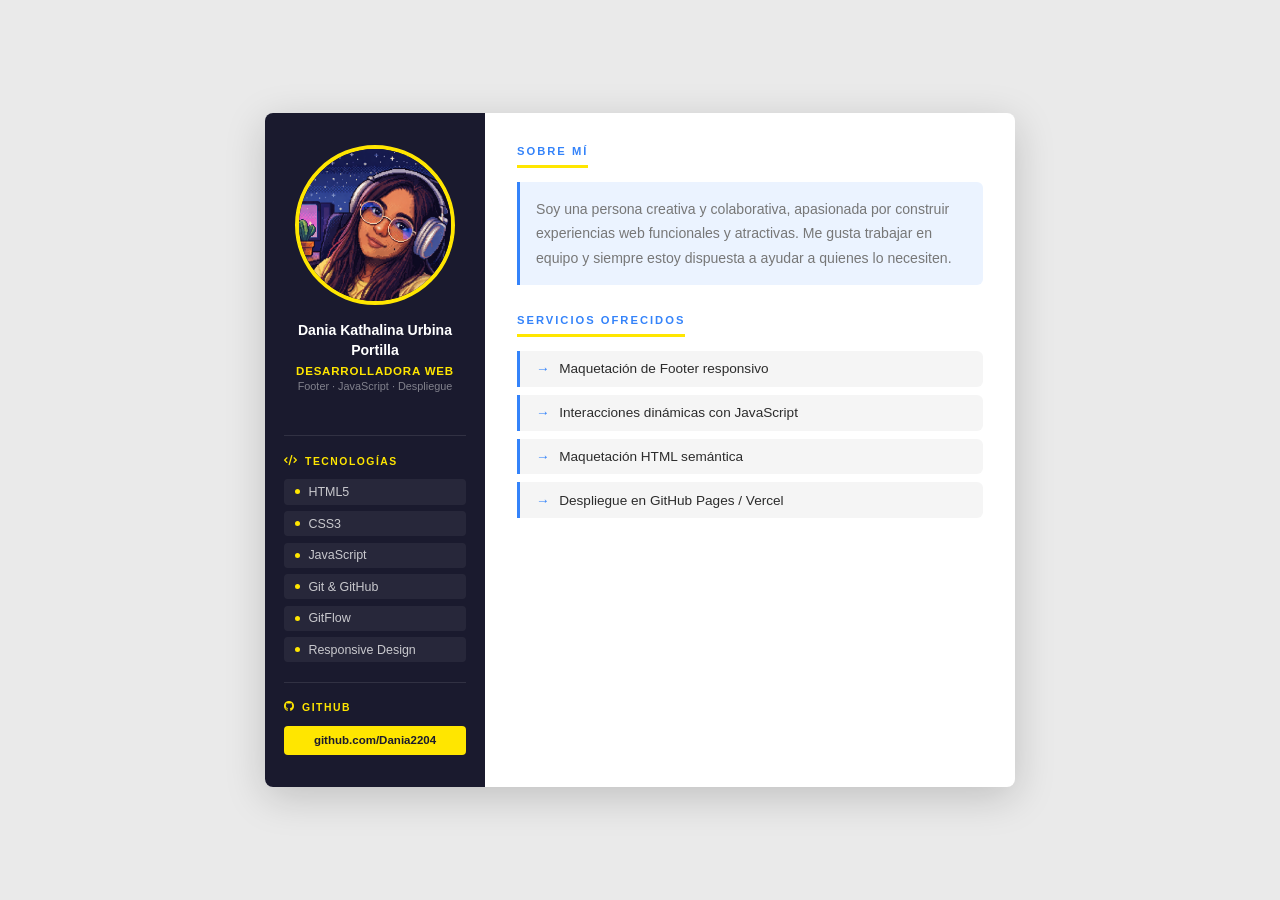
==== portafolio-dania.html @ 9bfdbdd9 "Portafolio Dania" ====
<!DOCTYPE html>
<html lang="es">
<head>
  <meta charset="UTF-8"/>
  <meta name="viewport" content="width=device-width, initial-scale=1.0"/>
  <title>Portafolio — Dania Kathalina Urbina Portilla</title>
  <link rel="stylesheet" href="style/portafolio_Dania.css"/>
  <link rel="stylesheet" href="https://cdnjs.cloudflare.com/ajax/libs/font-awesome/6.4.0/css/all.min.css"/>
</head>
<body>

  <div class="cv-wrapper">

    <!-- SIDEBAR IZQUIERDO -->
    <aside class="cv-sidebar">
      <img src="assets/Dania.png" alt="Dania Kathalina Urbina Portilla"/>
      <h3>Dania Kathalina Urbina Portilla</h3>
      <p class="cv-rol">Desarrolladora Web</p>
      <p class="cv-area">Footer · JavaScript · Despliegue</p>

      <div class="cv-sidebar-section">
        <h4><i class="fas fa-code"></i> Tecnologías</h4>
        <ul class="cv-techs">
          <li>HTML5</li>
          <li>CSS3</li>
          <li>JavaScript</li>
          <li>Git &amp; GitHub</li>
          <li>GitFlow</li>
          <li>Responsive Design</li>
        </ul>
      </div>

      <div class="cv-sidebar-section">
        <h4><i class="fab fa-github"></i> GitHub</h4>
        <a href="https://github.com/Dania2204" target="_blank" class="cv-github-btn">
          github.com/Dania2204
        </a>
      </div>
    </aside>

    <!-- CONTENIDO DERECHO -->
    <main class="cv-main">

      <section class="cv-section">
        <h4 class="cv-section-title">Sobre mí</h4>
        <p class="cv-desc">
          Soy una persona creativa y colaborativa, apasionada por construir
          experiencias web funcionales y atractivas. Me gusta trabajar en equipo
          y siempre estoy dispuesta a ayudar a quienes lo necesiten.
        </p>
      </section>

      <section class="cv-section">
        <h4 class="cv-section-title">Servicios ofrecidos</h4>
        <ul class="cv-services">
          <li>Maquetación de Footer responsivo</li>
          <li>Interacciones dinámicas con JavaScript</li>
          <li>Maquetación HTML semántica</li>
          <li>Despliegue en GitHub Pages / Vercel</li>
        </ul>
      </section>

    </main>

  </div>

</body>
</html>
---- style/portafolio_Dania.css ----
/* =============================================
   PORTAFOLIO DEV 4 — Dania Kathalina Urbina Portilla
   Estilo: CV / Hoja de Vida — dos columnas
   Colores: MercadoLibre
   feature/dev-portfolio-4
   ============================================= */

:root {
  --yellow:     #FFE600;
  --yellow-dk:  #e6cf00;
  --blue:       #3483FA;
  --blue-dk:    #2968C8;
  --blue-soft:  #EBF3FF;
  --green:      #00A650;
  --dark:       #1A1A2E;
  --dark2:      #252545;
  --text:       #2c2c2c;
  --gray:       #777;
  --light:      #F5F5F5;
  --white:      #FFFFFF;
  --border:     #e0e0e0;
}

*, *::before, *::after {
  margin: 0;
  padding: 0;
  box-sizing: border-box;
}

body {
  font-family: 'Helvetica Neue', Arial, sans-serif;
  background: #EAEAEA;
  min-height: 100vh;
  display: flex;
  align-items: center;
  justify-content: center;
  padding: 2rem;
}

/* =============================================
   TARJETA CV
   ============================================= */
.cv-wrapper {
  display: flex;
  width: 100%;
  max-width: 750px;
  min-height: 520px;
  background: var(--white);
  border-radius: 8px;
  overflow: hidden;
  box-shadow: 0 10px 40px rgba(0,0,0,0.18);
}

/* =============================================
   SIDEBAR
   ============================================= */
.cv-sidebar {
  width: 220px;
  flex-shrink: 0;
  background: var(--dark);
  display: flex;
  flex-direction: column;
  align-items: center;
  padding: 2rem 1.2rem;
}

/* Foto */
.cv-sidebar img {
  width: 160px;
  height: 160px;
  border-radius: 50%;
  object-fit: cover;
  border: 4px solid var(--yellow);
  margin-bottom: 1rem;
  display: block;
}

/* Nombre */
.cv-sidebar h3 {
  font-size: 0.88rem;
  font-weight: 800;
  color: var(--white);
  text-align: center;
  line-height: 1.4;
  margin-bottom: 0.3rem;
}

/* Rol */
.cv-rol {
  font-size: 0.72rem;
  font-weight: 700;
  color: var(--yellow);
  text-align: center;
  text-transform: uppercase;
  letter-spacing: 0.8px;
  margin-bottom: 0.2rem;
}

/* Área */
.cv-area {
  font-size: 0.68rem;
  color: rgba(255,255,255,0.45);
  text-align: center;
  margin-bottom: 1.5rem;
}

/* Secciones del sidebar */
.cv-sidebar-section {
  width: 100%;
  margin-top: 1.2rem;
  border-top: 1px solid rgba(255,255,255,0.1);
  padding-top: 1.2rem;
}

.cv-sidebar-section h4 {
  font-size: 0.65rem;
  font-weight: 800;
  text-transform: uppercase;
  letter-spacing: 1.5px;
  color: var(--yellow);
  margin-bottom: 0.8rem;
  display: flex;
  align-items: center;
  gap: 0.4rem;
}

/* Tecnologías */
.cv-techs {
  list-style: none;
  display: flex;
  flex-direction: column;
  gap: 0.4rem;
}

.cv-techs li {
  font-size: 0.78rem;
  color: rgba(255,255,255,0.75);
  padding: 0.35rem 0.7rem;
  background: rgba(255,255,255,0.06);
  border-radius: 4px;
  display: flex;
  align-items: center;
  gap: 0.5rem;
  transition: all 0.2s ease;
}

.cv-techs li::before {
  content: '';
  width: 5px;
  height: 5px;
  background: var(--yellow);
  border-radius: 50%;
  flex-shrink: 0;
}

.cv-techs li:hover {
  background: rgba(255,230,0,0.1);
  color: var(--yellow);
}

/* Botón GitHub */
.cv-github-btn {
  display: block;
  text-align: center;
  background: var(--yellow);
  color: var(--dark);
  font-size: 0.72rem;
  font-weight: 800;
  padding: 0.55rem 0.8rem;
  border-radius: 4px;
  text-decoration: none;
  word-break: break-all;
  transition: all 0.2s ease;
}

.cv-github-btn:hover {
  background: var(--white);
  transform: translateY(-2px);
}

/* =============================================
   MAIN — columna derecha
   ============================================= */
.cv-main {
  flex: 1;
  padding: 2rem 2rem 2rem 2rem;
  display: flex;
  flex-direction: column;
  gap: 1.8rem;
  overflow-y: auto;
}

/* Secciones */
.cv-section {
  display: flex;
  flex-direction: column;
  gap: 0.9rem;
}

/* Títulos de sección */
.cv-section-title {
  font-size: 0.7rem;
  font-weight: 800;
  text-transform: uppercase;
  letter-spacing: 2px;
  color: var(--blue);
  padding-bottom: 0.5rem;
  border-bottom: 3px solid var(--yellow);
  width: fit-content;
}

/* Descripción */
.cv-desc {
  font-size: 0.88rem;
  color: var(--gray);
  line-height: 1.75;
  background: var(--blue-soft);
  border-left: 3px solid var(--blue);
  padding: 0.9rem 1rem;
  border-radius: 0 6px 6px 0;
}

/* Lista servicios */
.cv-services {
  list-style: none;
  display: flex;
  flex-direction: column;
  gap: 0.5rem;
}

.cv-services li {
  font-size: 0.85rem;
  color: var(--text);
  padding: 0.65rem 1rem;
  background: var(--light);
  border-left: 3px solid var(--blue);
  border-radius: 0 6px 6px 0;
  display: flex;
  align-items: center;
  gap: 0.6rem;
  transition: all 0.22s ease;
}

.cv-services li::before {
  content: '→';
  color: var(--blue);
  font-weight: 800;
  flex-shrink: 0;
}

.cv-services li:hover {
  background: var(--blue-soft);
  border-left-color: var(--yellow);
  transform: translateX(4px);
}

.cv-services li:hover::before {
  color: var(--yellow);
}

/* =============================================
   RESPONSIVE
   ============================================= */
@media (max-width: 560px) {
  body { padding: 1rem; }

  .cv-wrapper {
    flex-direction: column;
  }

  .cv-sidebar {
    width: 100%;
    padding: 1.5rem 1rem;
  }

  .cv-techs {
    flex-direction: row;
    flex-wrap: wrap;
  }

  .cv-techs li {
    border-radius: 20px;
    padding: 0.25rem 0.7rem;
  }
}
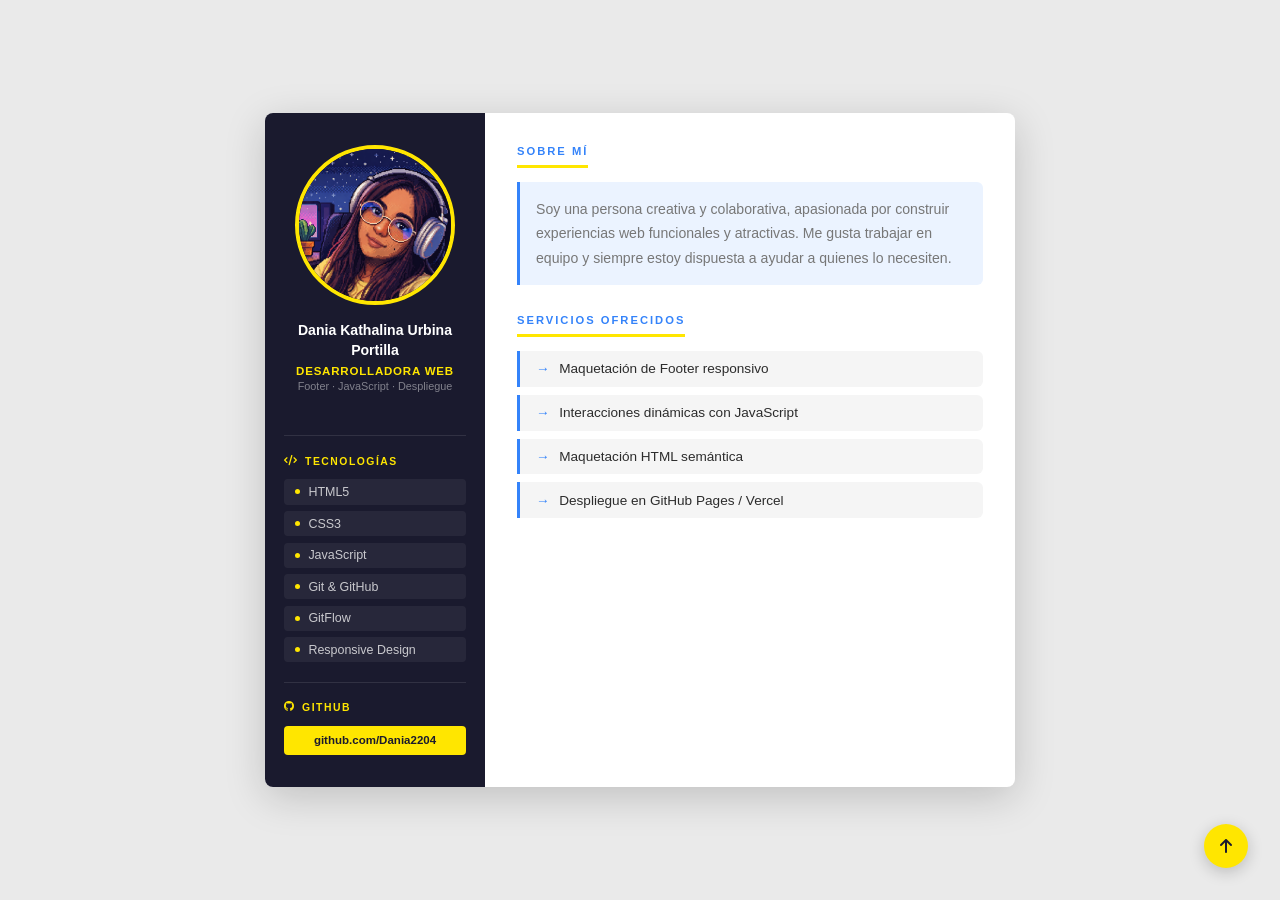
==== commit 7be5e98a: "añadir boton para volver" ====
--- a/portafolio-dania.html
+++ b/portafolio-dania.html
@@ -1,19 +1,21 @@
 <!DOCTYPE html>
 <html lang="es">
+
 <head>
-  <meta charset="UTF-8"/>
-  <meta name="viewport" content="width=device-width, initial-scale=1.0"/>
+  <meta charset="UTF-8" />
+  <meta name="viewport" content="width=device-width, initial-scale=1.0" />
   <title>Portafolio — Dania Kathalina Urbina Portilla</title>
-  <link rel="stylesheet" href="style/portafolio_Dania.css"/>
-  <link rel="stylesheet" href="https://cdnjs.cloudflare.com/ajax/libs/font-awesome/6.4.0/css/all.min.css"/>
+  <link rel="stylesheet" href="style/portafolio_Dania.css" />
+  <link rel="stylesheet" href="https://cdnjs.cloudflare.com/ajax/libs/font-awesome/6.4.0/css/all.min.css" />
 </head>
+
 <body>
 
   <div class="cv-wrapper">
 
     <!-- SIDEBAR IZQUIERDO -->
     <aside class="cv-sidebar">
-      <img src="assets/Dania.png" alt="Dania Kathalina Urbina Portilla"/>
+      <img src="assets/Dania.png" alt="Dania Kathalina Urbina Portilla" />
       <h3>Dania Kathalina Urbina Portilla</h3>
       <p class="cv-rol">Desarrolladora Web</p>
       <p class="cv-area">Footer · JavaScript · Despliegue</p>
@@ -64,5 +66,11 @@
 
   </div>
 
+  <!-- Botón volver al inicio -->
+  <a href="index.html" class="btn-top" title="Volver al inicio">
+    <i class="fas fa-arrow-up"></i>
+  </a>
+
 </body>
-</html>
+
+</html>
--- a/style/portafolio_Dania.css
+++ b/style/portafolio_Dania.css
@@ -283,3 +283,32 @@
     padding: 0.25rem 0.7rem;
   }
 }
+
+/* =============================================
+   BOTÓN VOLVER AL INICIO
+   ============================================= */
+.btn-top {
+  position: fixed;
+  bottom: 2rem;
+  right: 2rem;
+  width: 44px;
+  height: 44px;
+  background: var(--yellow);
+  color: var(--dark);
+  border-radius: 50%;
+  display: flex;
+  align-items: center;
+  justify-content: center;
+  font-size: 1rem;
+  text-decoration: none;
+  box-shadow: 0 4px 16px rgba(0,0,0,0.2);
+  transition: all 0.25s ease;
+  z-index: 999;
+}
+
+.btn-top:hover {
+  background: var(--dark);
+  color: var(--yellow);
+  transform: translateY(-4px);
+  box-shadow: 0 8px 24px rgba(0,0,0,0.25);
+}
